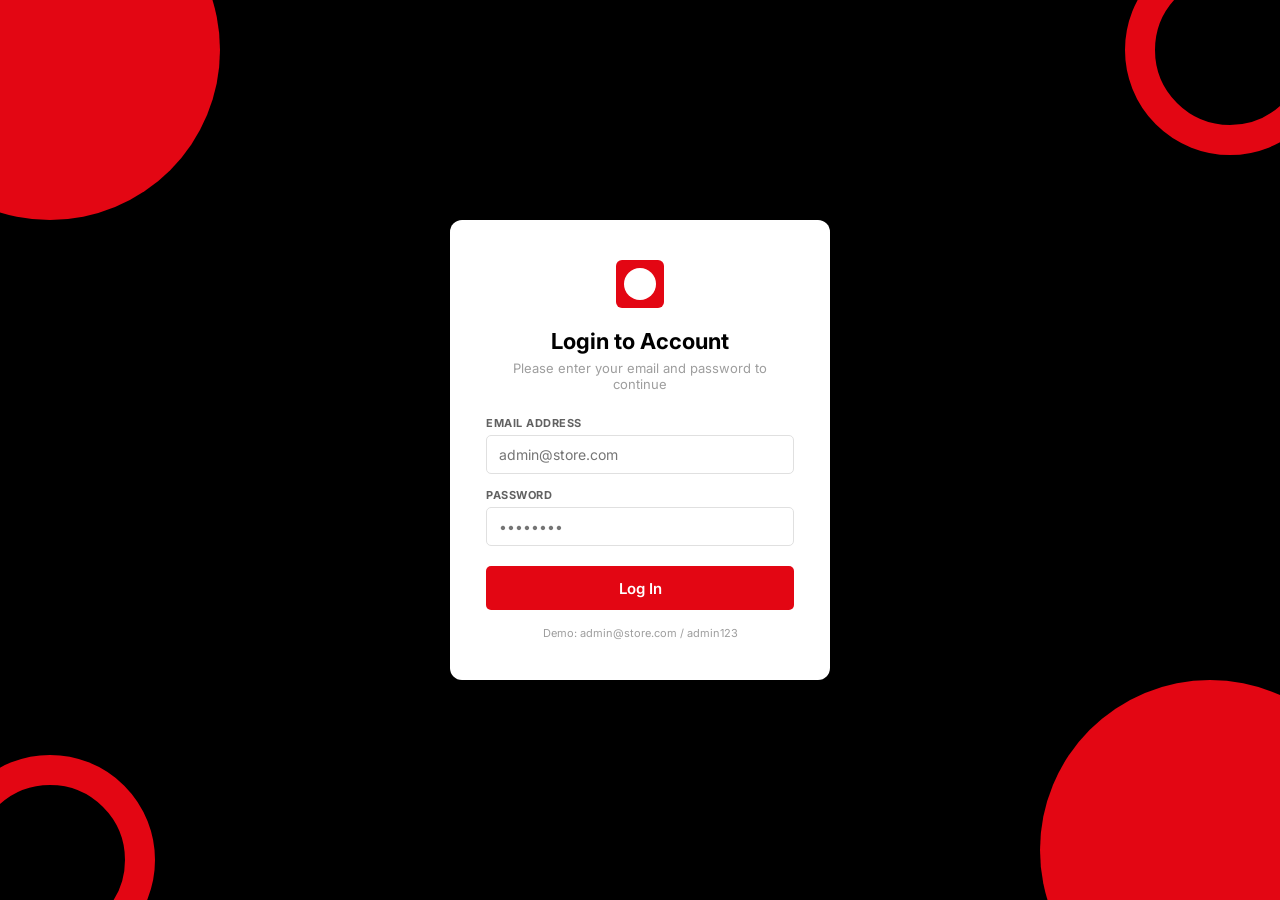
==== index.html @ c79e6c94 "Base completed" ====
<!DOCTYPE html>
<html lang="en">
<head>
  <meta charset="UTF-8" />
  <meta name="viewport" content="width=device-width, initial-scale=1.0" />
  <title>Login — StoreManager</title>
  <link rel="preconnect" href="https://fonts.googleapis.com" />
  <link rel="preconnect" href="https://fonts.gstatic.com" crossorigin />
  <link href="https://fonts.googleapis.com/css2?family=Inter:wght@400;500;600;700;800&display=swap" rel="stylesheet" />
  <link rel="stylesheet" href="css/base.css" />
  <link rel="stylesheet" href="css/login.css" />
</head>
<body>

  <div class="login-bg">
    <div class="circle circle-tl"></div>
    <div class="circle circle-tr"></div>
    <div class="circle circle-bl"></div>
    <div class="circle circle-br"></div>

    <div class="login-card">
      <div class="login-logo">
        <div class="logo-mark"></div>
      </div>

      <h1>Login to Account</h1>
      <p class="login-subtitle">Please enter your email and password to continue</p>

      <form id="login-form" novalidate>
        <div class="form-group">
          <label for="login-email">Email Address</label>
          <input
            id="login-email"
            type="email"
            placeholder="admin@store.com"
            autocomplete="email"
          />
        </div>

        <div class="form-group">
          <label for="login-password">Password</label>
          <input
            id="login-password"
            type="password"
            placeholder="••••••••"
            autocomplete="current-password"
          />
        </div>

        <p class="form-error hidden" id="login-error"></p>

        <button type="submit" class="btn btn-primary login-submit" id="login-submit">
          Log In
        </button>
      </form>

      <p class="login-hint">Demo: admin@store.com / admin123</p>
    </div>
  </div>

  <script type="module" src="js/login.js"></script>
</body>
</html>
---- css/base.css ----
/* ── CSS Variables ─────────────────────────────────── */
:root {
  --red:       #E30613;
  --red-dark:  #b80410;
  --black:     #000000;
  --white:     #FFFFFF;
  --green:     #008763;
  --orange:    #FF8C00;
  --gray-100:  #f5f5f5;
  --gray-200:  #e0e0e0;
  --gray-400:  #9e9e9e;
  --gray-600:  #616161;
  --shadow-sm: 0 2px 8px rgba(0, 0, 0, 0.10);
  --shadow-md: 0 4px 16px rgba(0, 0, 0, 0.18);
  --shadow-lg: 0 8px 40px rgba(0, 0, 0, 0.35);
  --radius-sm: 5px;
  --radius-md: 8px;
  --radius-lg: 12px;
}

/* ── Reset ─────────────────────────────────────────── */
*, *::before, *::after {
  box-sizing: border-box;
  margin: 0;
  padding: 0;
}

html {
  font-size: 16px;
}

body {
  font-family: 'Inter', sans-serif;
  background: var(--white);
  color: var(--black);
  min-height: 100vh;
  -webkit-font-smoothing: antialiased;
}

button {
  cursor: pointer;
  font-family: inherit;
  border: none;
  background: none;
}

input, select, textarea {
  font-family: inherit;
  font-size: 1rem;
}

a {
  text-decoration: none;
  color: inherit;
}

/* ── Scrollbar ─────────────────────────────────────── */
::-webkit-scrollbar { width: 6px; }
::-webkit-scrollbar-track { background: var(--gray-100); }
::-webkit-scrollbar-thumb { background: var(--gray-400); border-radius: 3px; }

/* ── Buttons ───────────────────────────────────────── */
.btn {
  display: inline-flex;
  align-items: center;
  justify-content: center;
  gap: 7px;
  padding: 10px 20px;
  border-radius: var(--radius-sm);
  font-size: 14px;
  font-weight: 600;
  line-height: 1;
  transition: background 0.2s, color 0.2s, border-color 0.2s;
  white-space: nowrap;
}

.btn-primary {
  background: var(--red);
  color: var(--white);
}
.btn-primary:hover { background: var(--red-dark); }

.btn-secondary {
  background: var(--gray-200);
  color: var(--black);
}
.btn-secondary:hover { background: var(--gray-400); color: var(--white); }

.btn-danger {
  background: var(--red);
  color: var(--white);
}
.btn-danger:hover { background: var(--red-dark); }

.btn-ghost {
  background: rgba(255, 255, 255, 0.15);
  color: var(--white);
  border: 1px solid rgba(255, 255, 255, 0.30);
}
.btn-ghost:hover { background: rgba(255, 255, 255, 0.25); }

/* ── Form fields ───────────────────────────────────── */
.form-group {
  margin-bottom: 14px;
}

.form-group label {
  display: block;
  font-size: 11px;
  font-weight: 700;
  color: var(--gray-600);
  margin-bottom: 5px;
  text-transform: uppercase;
  letter-spacing: 0.5px;
}

.form-group input,
.form-group select {
  width: 100%;
  padding: 10px 12px;
  border: 1.5px solid var(--gray-200);
  border-radius: var(--radius-sm);
  font-size: 14px;
  color: var(--black);
  background: var(--white);
  outline: none;
  transition: border-color 0.2s;
}

.form-group input:focus,
.form-group select:focus {
  border-color: var(--red);
}

.form-error {
  color: var(--red);
  font-size: 13px;
  margin-bottom: 8px;
  text-align: center;
}

/* ── Modal overlay ─────────────────────────────────── */
.overlay {
  position: fixed;
  inset: 0;
  background: rgba(0, 0, 0, 0.55);
  display: flex;
  align-items: center;
  justify-content: center;
  z-index: 100;
  animation: fadeIn 0.15s ease;
}

@keyframes fadeIn {
  from { opacity: 0; }
  to   { opacity: 1; }
}

/* ── Modal card ────────────────────────────────────── */
.modal-card {
  background: var(--white);
  border-radius: var(--radius-md);
  padding: 32px;
  width: 380px;
  box-shadow: var(--shadow-lg);
  animation: scaleIn 0.18s ease;
}

@keyframes scaleIn {
  from { transform: scale(0.95); opacity: 0; }
  to   { transform: scale(1);    opacity: 1; }
}

.modal-card h2 {
  font-size: 18px;
  font-weight: 700;
  margin-bottom: 20px;
  color: var(--black);
}

.modal-actions {
  display: flex;
  gap: 10px;
  justify-content: flex-end;
  margin-top: 22px;
}

/* ── Toast notification ────────────────────────────── */
.toast {
  position: fixed;
  bottom: 28px;
  right: 28px;
  z-index: 200;
  display: flex;
  align-items: center;
  gap: 8px;
  padding: 12px 20px;
  border-radius: 7px;
  font-size: 14px;
  font-weight: 500;
  box-shadow: var(--shadow-md);
  animation: slideUp 0.25s ease;
  pointer-events: none;
}

.toast-success { background: var(--green); color: var(--white); }
.toast-error   { background: var(--red);   color: var(--white); }

@keyframes slideUp {
  from { transform: translateY(20px); opacity: 0; }
  to   { transform: translateY(0);    opacity: 1; }
}

.toast-hiding {
  opacity: 0;
  transition: opacity 0.3s;
}

/* ── Utility ───────────────────────────────────────── */
.hidden { display: none !important; }

/* ── Loading spinner ───────────────────────────────── */
.spinner {
  display: inline-block;
  width: 18px;
  height: 18px;
  border: 2px solid rgba(255, 255, 255, 0.4);
  border-top-color: var(--white);
  border-radius: 50%;
  animation: spin 0.7s linear infinite;
}

@keyframes spin {
  to { transform: rotate(360deg); }
}

/* ── Decorative circles (login / 404) ──────────────── */
.circle {
  position: absolute;
  border-radius: 50%;
}
---- css/login.css ----
.login-bg {
  min-height: 100vh;
  background: var(--black);
  display: flex;
  align-items: center;
  justify-content: center;
  position: relative;
  overflow: hidden;
}

/* Decorative circles */
.login-bg .circle-tl {
  width: 340px;
  height: 340px;
  top: -120px;
  left: -120px;
  background: var(--red);
}

.login-bg .circle-tr {
  width: 210px;
  height: 210px;
  top: -55px;
  right: -55px;
  background: transparent;
  border: 30px solid var(--red);
}

.login-bg .circle-bl {
  width: 210px;
  height: 210px;
  bottom: -65px;
  left: -55px;
  background: transparent;
  border: 30px solid var(--red);
}

.login-bg .circle-br {
  width: 340px;
  height: 340px;
  bottom: -120px;
  right: -100px;
  background: var(--red);
}

/* Card */
.login-card {
  position: relative;
  z-index: 10;
  background: var(--white);
  border-radius: var(--radius-lg);
  padding: 40px 36px;
  width: 380px;
  box-shadow: 0 20px 60px rgba(0, 0, 0, 0.5);
}

/* Logo mark */
.login-logo {
  display: flex;
  justify-content: center;
  margin-bottom: 20px;
}

.logo-mark {
  width: 48px;
  height: 48px;
  background: var(--red);
  border-radius: 6px;
  position: relative;
}

.logo-mark::after {
  content: '';
  position: absolute;
  inset: 8px;
  border-radius: 50%;
  background: var(--white);
}

/* Typography */
.login-card h1 {
  font-size: 22px;
  font-weight: 700;
  text-align: center;
  margin-bottom: 6px;
}

.login-subtitle {
  font-size: 13px;
  color: var(--gray-400);
  text-align: center;
  margin-bottom: 24px;
}

/* Submit button */
.login-submit {
  width: 100%;
  padding: 12px;
  font-size: 15px;
  margin-top: 6px;
  min-height: 44px;
}

/* Hint text */
.login-hint {
  font-size: 11px;
  color: var(--gray-400);
  text-align: center;
  margin-top: 16px;
}
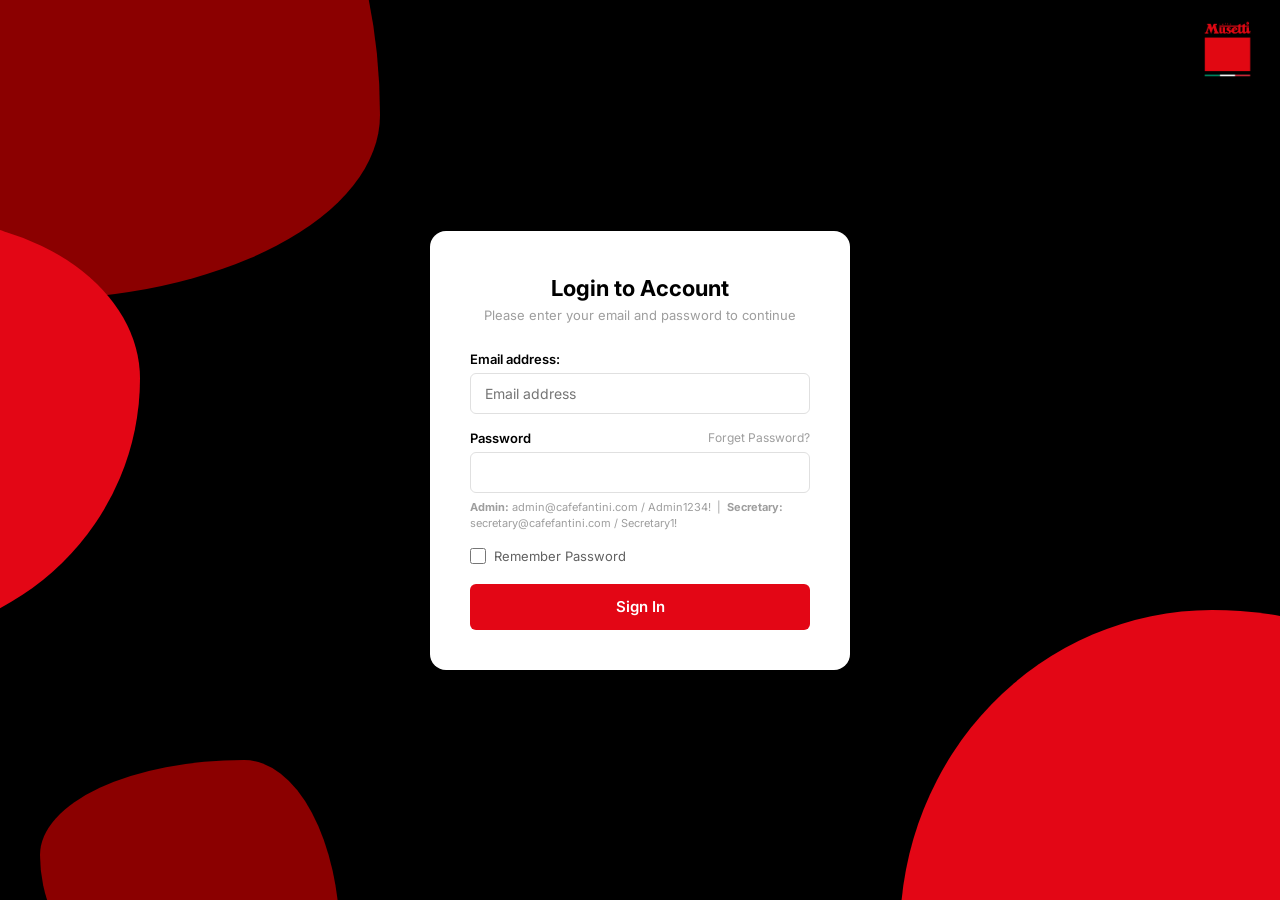
==== commit 39ff28d9: "Complete frontend UI, PHP backend, and MySQL database integration - Built full inventory dashboard: " ====
--- a/index.html
+++ b/index.html
@@ -3,7 +3,7 @@
 <head>
   <meta charset="UTF-8" />
   <meta name="viewport" content="width=device-width, initial-scale=1.0" />
-  <title>Login — StoreManager</title>
+  <title>Login — Café Fantini Canada</title>
   <link rel="preconnect" href="https://fonts.googleapis.com" />
   <link rel="preconnect" href="https://fonts.gstatic.com" crossorigin />
   <link href="https://fonts.googleapis.com/css2?family=Inter:wght@400;500;600;700;800&display=swap" rel="stylesheet" />
@@ -13,49 +13,68 @@
 <body>
 
   <div class="login-bg">
-    <div class="circle circle-tl"></div>
-    <div class="circle circle-tr"></div>
-    <div class="circle circle-bl"></div>
-    <div class="circle circle-br"></div>
 
+    <!-- Organic red blob shapes -->
+    <div class="blob blob-tl"></div>
+    <div class="blob blob-lm"></div>
+    <div class="blob blob-br"></div>
+    <div class="blob blob-bl"></div>
+
+    <!-- Musetti logo — top-right of page -->
+    <div class="page-logo">
+      <img src="public/images/musetti-logo.png" alt="Musetti" class="page-logo-img" />
+    </div>
+
+    <!-- Login card -->
     <div class="login-card">
-      <div class="login-logo">
-        <div class="logo-mark"></div>
-      </div>
 
       <h1>Login to Account</h1>
       <p class="login-subtitle">Please enter your email and password to continue</p>
 
       <form id="login-form" novalidate>
+
         <div class="form-group">
-          <label for="login-email">Email Address</label>
+          <label for="login-email">Email address:</label>
           <input
             id="login-email"
             type="email"
-            placeholder="admin@store.com"
-            autocomplete="email"
+            placeholder="Email address"
+            autocomplete="off"
           />
         </div>
 
-        <div class="form-group">
-          <label for="login-password">Password</label>
+        <div class="form-group password-group">
+          <div class="password-header">
+            <label for="login-password">Password</label>
+            <a href="#" class="forget-link">Forget Password?</a>
+          </div>
           <input
             id="login-password"
             type="password"
-            placeholder="••••••••"
-            autocomplete="current-password"
+            autocomplete="off"
           />
+          <p class="credentials-hint">
+            <strong>Admin:</strong> admin@cafefantini.com / Admin1234! &nbsp;|&nbsp;
+            <strong>Secretary:</strong> secretary@cafefantini.com / Secretary1!
+          </p>
+        </div>
+
+        <div class="remember-row">
+          <label class="checkbox-label">
+            <input type="checkbox" id="remember-check" />
+            Remember Password
+          </label>
         </div>
 
         <p class="form-error hidden" id="login-error"></p>
 
         <button type="submit" class="btn btn-primary login-submit" id="login-submit">
-          Log In
+          Sign In
         </button>
+
       </form>
+    </div>
 
-      <p class="login-hint">Demo: admin@store.com / admin123</p>
-    </div>
   </div>
 
   <script type="module" src="js/login.js"></script>
--- a/css/base.css
+++ b/css/base.css
@@ -1,21 +1,21 @@
 /* ── CSS Variables ─────────────────────────────────── */
 :root {
-  --red:       #E30613;
-  --red-dark:  #b80410;
-  --black:     #000000;
-  --white:     #FFFFFF;
-  --green:     #008763;
-  --orange:    #FF8C00;
-  --gray-100:  #f5f5f5;
-  --gray-200:  #e0e0e0;
-  --gray-400:  #9e9e9e;
-  --gray-600:  #616161;
-  --shadow-sm: 0 2px 8px rgba(0, 0, 0, 0.10);
-  --shadow-md: 0 4px 16px rgba(0, 0, 0, 0.18);
-  --shadow-lg: 0 8px 40px rgba(0, 0, 0, 0.35);
-  --radius-sm: 5px;
-  --radius-md: 8px;
-  --radius-lg: 12px;
+  --red:        #E30615;
+  --red-dark:   #b80410;
+  --black:      #000000;
+  --white:      #FFFFFF;
+  --green:      #008763;
+  --gray-100:   #f5f5f5;
+  --gray-200:   #e0e0e0;
+  --gray-400:   #9e9e9e;
+  --gray-600:   #616161;
+  --shadow-sm:  0 2px 8px rgba(0, 0, 0, 0.10);
+  --shadow-md:  0 4px 16px rgba(0, 0, 0, 0.18);
+  --shadow-lg:  0 8px 40px rgba(0, 0, 0, 0.35);
+  --radius-sm:  6px;
+  --radius-md:  10px;
+  --radius-lg:  16px;
+  --radius-pill: 999px;
 }
 
 /* ── Reset ─────────────────────────────────────────── */
@@ -25,9 +25,7 @@
   padding: 0;
 }
 
-html {
-  font-size: 16px;
-}
+html { font-size: 16px; }
 
 body {
   font-family: 'Inter', sans-serif;
@@ -44,15 +42,9 @@
   background: none;
 }
 
-input, select, textarea {
-  font-family: inherit;
-  font-size: 1rem;
-}
-
-a {
-  text-decoration: none;
-  color: inherit;
-}
+input, select, textarea { font-family: inherit; font-size: 1rem; }
+
+a { text-decoration: none; color: inherit; }
 
 /* ── Scrollbar ─────────────────────────────────────── */
 ::-webkit-scrollbar { width: 6px; }
@@ -65,12 +57,12 @@
   align-items: center;
   justify-content: center;
   gap: 7px;
-  padding: 10px 20px;
+  padding: 10px 22px;
   border-radius: var(--radius-sm);
   font-size: 14px;
   font-weight: 600;
   line-height: 1;
-  transition: background 0.2s, color 0.2s, border-color 0.2s;
+  transition: background 0.18s, color 0.18s, opacity 0.18s;
   white-space: nowrap;
 }
 
@@ -80,44 +72,35 @@
 }
 .btn-primary:hover { background: var(--red-dark); }
 
-.btn-secondary {
-  background: var(--gray-200);
-  color: var(--black);
-}
-.btn-secondary:hover { background: var(--gray-400); color: var(--white); }
-
 .btn-danger {
   background: var(--red);
   color: var(--white);
+  border-radius: var(--radius-sm);
 }
 .btn-danger:hover { background: var(--red-dark); }
 
-.btn-ghost {
-  background: rgba(255, 255, 255, 0.15);
-  color: var(--white);
-  border: 1px solid rgba(255, 255, 255, 0.30);
-}
-.btn-ghost:hover { background: rgba(255, 255, 255, 0.25); }
+.btn-cancel {
+  background: var(--gray-200);
+  color: var(--gray-600);
+  border-radius: var(--radius-sm);
+}
+.btn-cancel:hover { background: var(--gray-400); color: var(--white); }
 
 /* ── Form fields ───────────────────────────────────── */
-.form-group {
-  margin-bottom: 14px;
-}
+.form-group { margin-bottom: 16px; }
 
 .form-group label {
   display: block;
-  font-size: 11px;
-  font-weight: 700;
-  color: var(--gray-600);
-  margin-bottom: 5px;
-  text-transform: uppercase;
-  letter-spacing: 0.5px;
+  font-size: 13px;
+  font-weight: 600;
+  color: var(--black);
+  margin-bottom: 6px;
 }
 
 .form-group input,
 .form-group select {
   width: 100%;
-  padding: 10px 12px;
+  padding: 11px 14px;
   border: 1.5px solid var(--gray-200);
   border-radius: var(--radius-sm);
   font-size: 14px;
@@ -128,9 +111,7 @@
 }
 
 .form-group input:focus,
-.form-group select:focus {
-  border-color: var(--red);
-}
+.form-group select:focus { border-color: var(--red); }
 
 .form-error {
   color: var(--red);
@@ -160,8 +141,8 @@
 .modal-card {
   background: var(--white);
   border-radius: var(--radius-md);
-  padding: 32px;
-  width: 380px;
+  padding: 36px 32px;
+  width: 420px;
   box-shadow: var(--shadow-lg);
   animation: scaleIn 0.18s ease;
 }
@@ -172,17 +153,58 @@
 }
 
 .modal-card h2 {
-  font-size: 18px;
+  font-size: 20px;
   font-weight: 700;
-  margin-bottom: 20px;
-  color: var(--black);
+  margin-bottom: 24px;
+  color: var(--black);
+}
+
+/* Delete modal variant */
+.modal-delete {
+  width: 480px;
+}
+
+.modal-delete h2 {
+  font-size: 22px;
+  margin-bottom: 12px;
+}
+
+.delete-confirm-text {
+  font-size: 14px;
+  color: var(--gray-600);
+  margin-bottom: 32px;
+}
+
+.delete-confirm-text strong {
+  color: var(--black);
+  font-weight: 600;
 }
 
 .modal-actions {
   display: flex;
-  gap: 10px;
+  gap: 12px;
   justify-content: flex-end;
-  margin-top: 22px;
+  margin-top: 24px;
+}
+
+.delete-actions {
+  justify-content: space-between;
+}
+
+.delete-actions .btn-cancel,
+.delete-actions .btn-danger {
+  flex: 1;
+  padding: 12px;
+  font-size: 14px;
+}
+
+.modal-submit-btn,
+.modal-cancel-btn {
+  flex: 1;
+  padding: 13px;
+  font-size: 15px;
+  border-radius: var(--radius-sm);
+  margin-top: 4px;
 }
 
 /* ── Toast notification ────────────────────────────── */
@@ -195,7 +217,7 @@
   align-items: center;
   gap: 8px;
   padding: 12px 20px;
-  border-radius: 7px;
+  border-radius: 8px;
   font-size: 14px;
   font-weight: 500;
   box-shadow: var(--shadow-md);
@@ -211,10 +233,7 @@
   to   { transform: translateY(0);    opacity: 1; }
 }
 
-.toast-hiding {
-  opacity: 0;
-  transition: opacity 0.3s;
-}
+.toast-hiding { opacity: 0; transition: opacity 0.3s; }
 
 /* ── Utility ───────────────────────────────────────── */
 .hidden { display: none !important; }
@@ -230,12 +249,4 @@
   animation: spin 0.7s linear infinite;
 }
 
-@keyframes spin {
-  to { transform: rotate(360deg); }
-}
-
-/* ── Decorative circles (login / 404) ──────────────── */
-.circle {
-  position: absolute;
-  border-radius: 50%;
-}
+@keyframes spin { to { transform: rotate(360deg); } }
--- a/css/login.css
+++ b/css/login.css
@@ -1,3 +1,4 @@
+/* ── Login page ────────────────────────────────────── */
 .login-bg {
   min-height: 100vh;
   background: var(--black);
@@ -8,103 +9,164 @@
   overflow: hidden;
 }
 
-/* Decorative circles */
-.login-bg .circle-tl {
-  width: 340px;
-  height: 340px;
-  top: -120px;
-  left: -120px;
-  background: var(--red);
+/* ── Organic blob shapes ───────────────────────────── */
+.blob {
+  position: absolute;
+  pointer-events: none;
 }
 
-.login-bg .circle-tr {
-  width: 210px;
-  height: 210px;
-  top: -55px;
-  right: -55px;
-  background: transparent;
-  border: 30px solid var(--red);
+/* Top-left large red blob */
+.blob-tl {
+  width: 580px;
+  height: 500px;
+  background: #8B0000;
+  top: -200px;
+  left: -200px;
+  border-radius: 72% 28% 61% 39% / 46% 63% 37% 54%;
 }
 
-.login-bg .circle-bl {
-  width: 210px;
-  height: 210px;
-  bottom: -65px;
-  left: -55px;
-  background: transparent;
-  border: 30px solid var(--red);
+/* Left-side mid red blob */
+.blob-lm {
+  width: 340px;
+  height: 420px;
+  background: var(--red);
+  top: 50%;
+  left: -200px;
+  transform: translateY(-55%);
+  border-radius: 35% 65% 78% 22% / 58% 38% 62% 42%;
 }
 
-.login-bg .circle-br {
-  width: 340px;
-  height: 340px;
-  bottom: -120px;
-  right: -100px;
+/* Bottom-right large red blob */
+.blob-br {
+  width: 600px;
+  height: 520px;
   background: var(--red);
+  bottom: -230px;
+  right: -220px;
+  border-radius: 52% 48% 33% 67% / 62% 41% 59% 38%;
 }
 
-/* Card */
+/* Bottom-left accent blob */
+.blob-bl {
+  width: 300px;
+  height: 250px;
+  background: #8B0000;
+  bottom: -110px;
+  left: 40px;
+  border-radius: 68% 32% 45% 55% / 38% 72% 28% 62%;
+}
+
+/* ── Page-level logo (top-right) ───────────────────── */
+.page-logo {
+  position: absolute;
+  top: 20px;
+  right: 24px;
+  z-index: 20;
+  line-height: 0;
+}
+
+.page-logo-img {
+  height: 60px;
+  width: auto;
+  display: block;
+}
+
+/* ── Login card ────────────────────────────────────── */
 .login-card {
   position: relative;
   z-index: 10;
   background: var(--white);
   border-radius: var(--radius-lg);
-  padding: 40px 36px;
-  width: 380px;
-  box-shadow: 0 20px 60px rgba(0, 0, 0, 0.5);
+  padding: 44px 40px 40px;
+  width: 420px;
+  box-shadow: 0 24px 64px rgba(0, 0, 0, 0.55);
 }
 
-/* Logo mark */
-.login-logo {
-  display: flex;
-  justify-content: center;
-  margin-bottom: 20px;
-}
-
-.logo-mark {
-  width: 48px;
-  height: 48px;
-  background: var(--red);
-  border-radius: 6px;
-  position: relative;
-}
-
-.logo-mark::after {
-  content: '';
-  position: absolute;
-  inset: 8px;
-  border-radius: 50%;
-  background: var(--white);
-}
-
-/* Typography */
+/* ── Card typography ───────────────────────────────── */
 .login-card h1 {
   font-size: 22px;
   font-weight: 700;
   text-align: center;
   margin-bottom: 6px;
+  color: var(--black);
 }
 
 .login-subtitle {
   font-size: 13px;
   color: var(--gray-400);
   text-align: center;
-  margin-bottom: 24px;
+  margin-bottom: 28px;
 }
 
-/* Submit button */
+/* ── Password row with "Forget Password?" ──────────── */
+.password-header {
+  display: flex;
+  align-items: center;
+  justify-content: space-between;
+  margin-bottom: 6px;
+}
+
+.password-header label {
+  font-size: 13px;
+  font-weight: 600;
+  color: var(--black);
+  margin: 0;
+}
+
+.forget-link {
+  font-size: 12px;
+  color: var(--gray-400);
+  text-decoration: none;
+}
+
+.forget-link:hover { color: var(--red); }
+
+/* Override form-group label margin when using password-header */
+.password-group .password-header { margin-bottom: 6px; }
+.password-group > label { display: none; }
+
+/* ── Remember password checkbox ────────────────────── */
+.remember-row {
+  margin-top: 4px;
+  margin-bottom: 20px;
+}
+
+.checkbox-label {
+  display: flex;
+  align-items: center;
+  gap: 8px;
+  font-size: 13px;
+  color: var(--gray-600);
+  cursor: pointer;
+  user-select: none;
+}
+
+.checkbox-label input[type="checkbox"] {
+  width: 16px;
+  height: 16px;
+  accent-color: var(--red);
+  cursor: pointer;
+  flex-shrink: 0;
+}
+
+/* ── Submit button ─────────────────────────────────── */
 .login-submit {
   width: 100%;
-  padding: 12px;
+  padding: 13px;
   font-size: 15px;
-  margin-top: 6px;
-  min-height: 44px;
+  border-radius: var(--radius-sm);
+  min-height: 46px;
 }
 
-/* Hint text */
-.login-hint {
+/* ── Error message ─────────────────────────────────── */
+#login-error {
+  margin-bottom: 10px;
+}
+
+/* ── Temporary credentials hint ────────────────────── */
+.credentials-hint {
+  margin-top: 6px;
   font-size: 11px;
   color: var(--gray-400);
-  text-align: center;
-  margin-top: 16px;
+  line-height: 1.5;
 }
